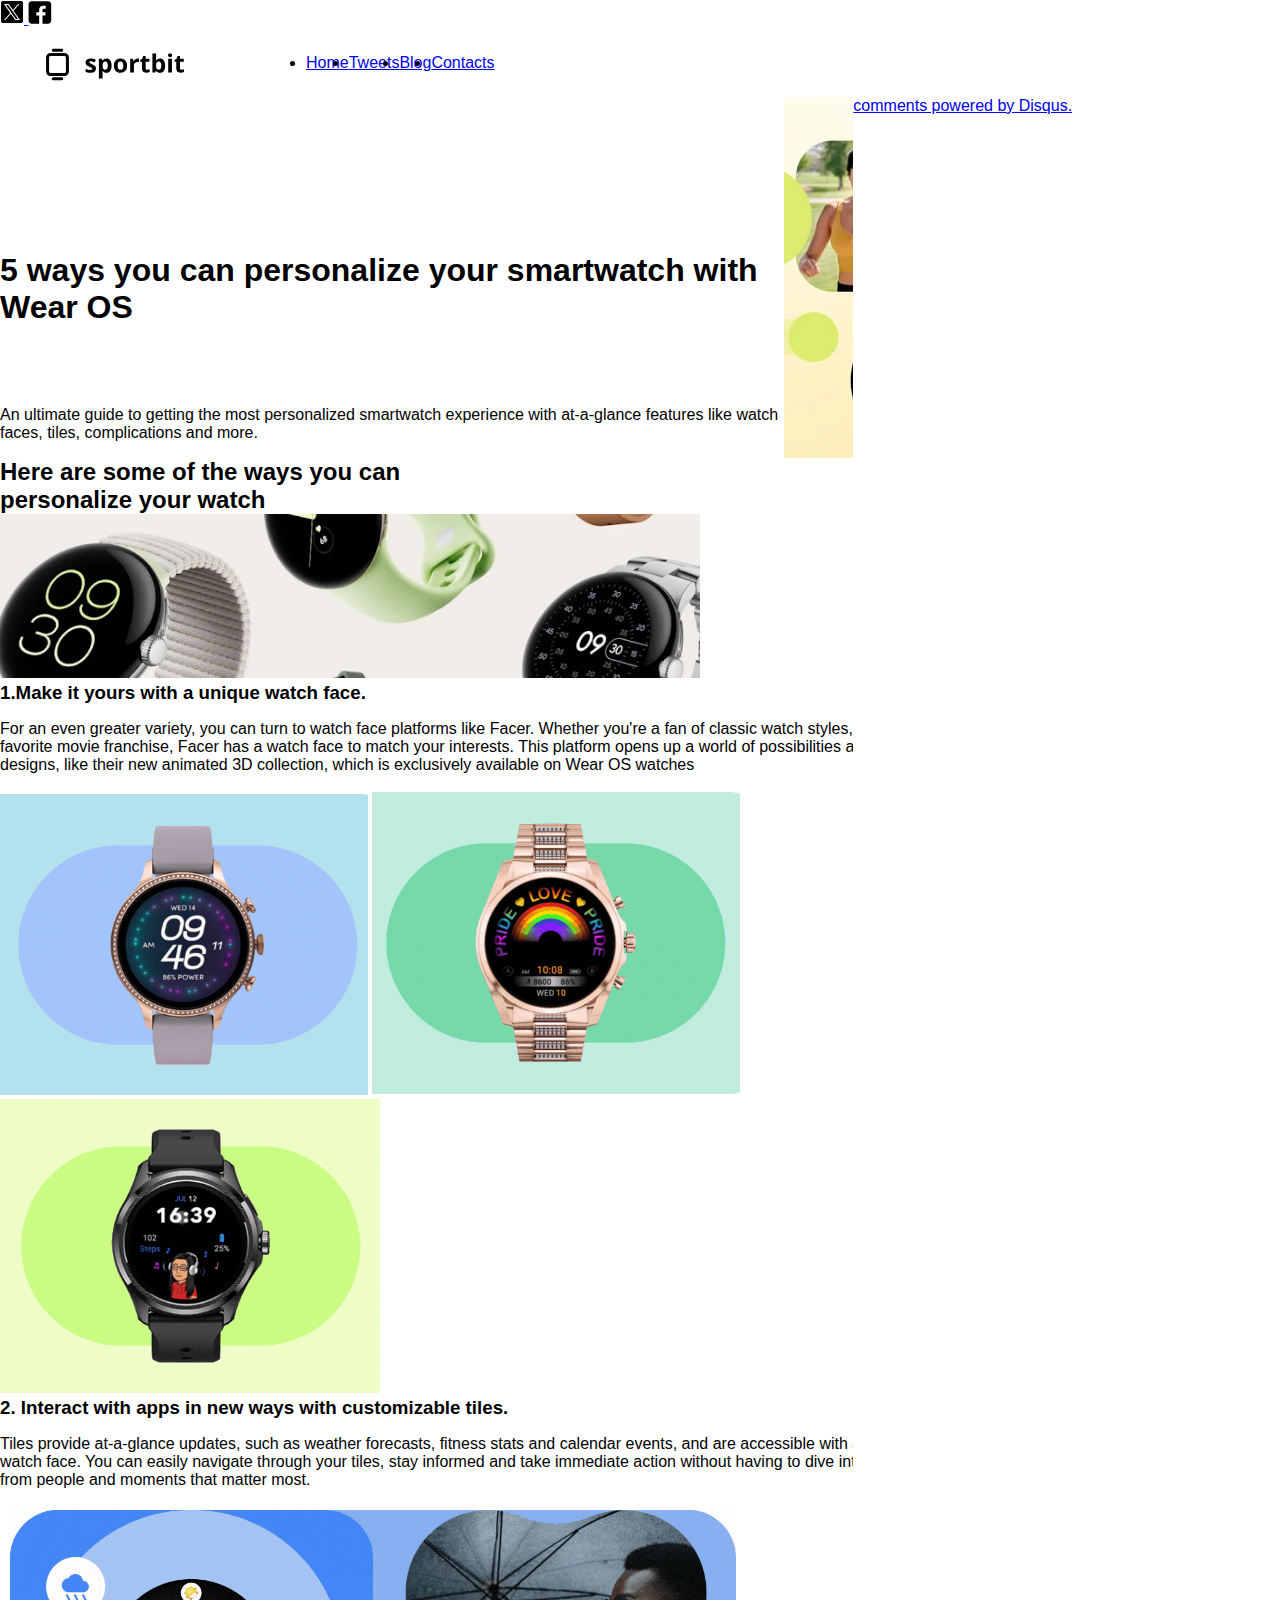
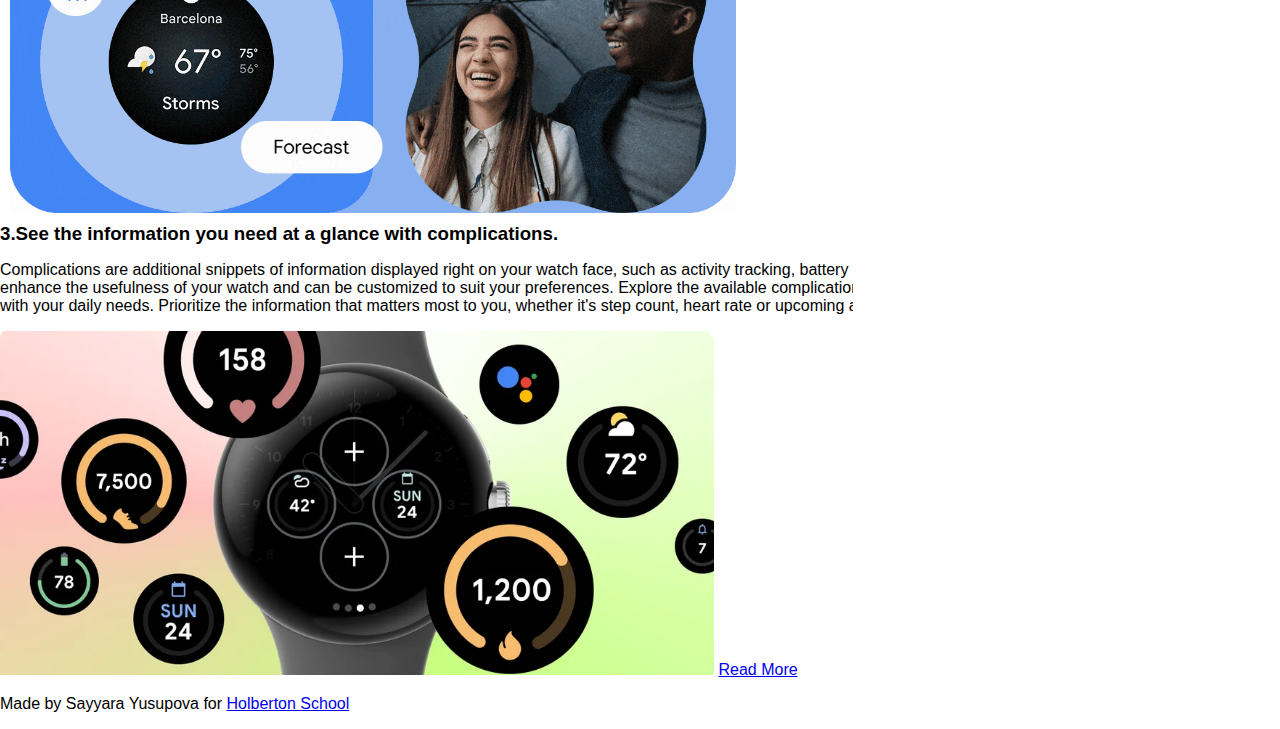
==== blog.html @ 6d66df1d "Add files via upload" ====
<!DOCTYPE html>
<html lang="en">
<head>
    <meta charset="UTF-8">
    <meta http-equiv="X-UA-Compatible" content="IE=edge">
    <meta name="viewport" content="width=device-width, initial-scale=1.0">
    <title>SmartWhatchBlog</title>
    <link rel="icon" type="image/x-icon" href="img/image.png">
    <link rel="stylesheet" type="text/css" href="css/styles.css">
    <script src="behavior.js"></script>

    <link href="https://apply.holbertonschool.com/level2/school.css" rel="stylesheet">
    
</head>
<body class="works_on_smartphone">
    <header>
                    <div class="right">
                            <a href="https://twitter.com/intent/tweet?url=https://https://sayka88.github.io/smartwatch/&text=Titleofyourarticle"target="_blank">
                            <img src="img/x-com.svg" alt="share on twitter" class="social">
                            </a>

                            <a href="https://www.facebook.com/sharer/sharer.php?u=https://https://sayka88.github.io/smartwatch/"target="_blank">
                            <img src="img/fb.svg" class="fb" alt="share on facebook">
                            </a>
                    </div>
                        <ul class="nav">
                            
                            <li class="logo"><img src="img/logo.svg" class="logo" alt="sportbit"></li>
                            <li class="menu"><a href="index.html#disqus_thread">Home</a></li>
                            <li class="menu"><a href="tweets.html#disqus_thread">Tweets</a></li>
                            <li class="menu"><a href="blog.html">Blog</a></li>
                            <li class="menu"><a href="contacts.html">Contacts</a></li>
                        </ul>
    </header>  

    <main>
        <article>
            <div class="container">
                <div class="offer-wrapper">
                    
                        <div class="offer-blog">
                            <h1>5 ways you can personalize your smartwatch with Wear OS</h1>
                            <p class="introtext">An ultimate guide to getting the most personalized smartwatch experience with at-a-glance features like watch faces, tiles, complications and more.</p>
                            
                        </div>
                        <img src="img/blog1.png" class="bloghead" alt="background">
            </div>
                </div>
        
            <div class="container">
                <div class="h2blog">
                    <h2>Here are some of the ways you can<br>personalize your watch</h2>
                    <img src="img/blog3.png">
                </div>
            <div class="blogs">
                <div class="blog-item">
                   
                    <div class="blog-wrap">
                        <h3 class="blog-title">1.Make it yours with a unique watch face.</h3>
                        <p class="blog-text">For an even greater variety, you can turn to watch face platforms like Facer. Whether you're a fan of classic watch styles, futuristic sci-fi themes or your favorite movie franchise, Facer has a watch face to match your interests. This platform opens up a world of possibilities and regularly publishes more designs, like their new animated 3D collection, which is exclusively available on Wear OS watches</p>
                    </div>
                        <div class="gallery">
                            <div class="container">
                              <img src="img/Facer1.png" alt="Facer1" class="small" id="smart_thumbnail_1">
                              <img src="img/Facer2.png" alt="Facer" class="small" id="smart_thumbnail_2">
                              <img src="img/Facer3.png" alt="Facer" class="small" id="smart_thumbnail_3">
                            </div>
            </div>
                </div>
                <div class="blog-item">
                    
                    <div class="blog-wrap">
                        <h3 class="blog-title">2. Interact with apps in new ways with customizable tiles.</h3>
                        <p class="blog-text">Tiles provide at-a-glance updates, such as weather forecasts, fitness stats and calendar events, and are accessible with a simple swipe left or right from your watch face. You can easily navigate through your tiles, stay informed and take immediate action without having to dive into separate apps and take you away from people and moments that matter most.</p>
                        <img src="img/forecast.png">
                    </div>
                </div>
                <div class="blog-item">
                    
                    <div class="blog-wrap">
                        <h3 class="blog-title">3.See the information you need at a glance with complications.</h3>
                        <p class="blog-text">Complications are additional snippets of information displayed right on your watch face, such as activity tracking, battery life, media controls and more. They enhance the usefulness of your watch and can be customized to suit your preferences. Explore the available complications and choose the ones that align with your daily needs. Prioritize the information that matters most to you, whether it's step count, heart rate or upcoming appointments.</p>
                        <img src="img/blog2.png" class="imgh3">
                        <a href="https://blog.google/products/wear-os/5-ways-to-personalize/" target="_blank" class="btn-blog">Read More</a>
                    </div>
                </div>
            
            </div>
            
            </div>
        </article>
        <aside>
            <div id="disqus_thread"></div>
        <script>
            var disqus_config = function () {
            this.page.url = 'https://sayka88.github.io/smartwatch';
            this.page.identifier = 'smart_whatch';
            };
            (function() { // DON'T EDIT BELOW THIS LINE
            var d = document, s = d.createElement('script');
            s.src = 'https://smartwhatch.disqus.com/embed.js';
            s.setAttribute('data-timestamp', +new Date());
            (d.head || d.body).appendChild(s);
            })();
        </script>
        <a href="https://disqus.com/?ref_noscript">comments powered by Disqus.</a>
        </aside>
</main>             
        <footer>
            <p>Made by Sayyara Yusupova for <a href="https://apply.holbertonschool.com" target="_blank">Holberton School</a></p>
        </footer>
<script id="dsq-count-scr" src="//smartwhatch.disqus.com/count.js" async>
</script>
</body>
</html>
---- css/styles.css ----
* {
    box-sizing: border-box;
}

body {
	width: 100%;
	height: 100vh;
	display: flex;
	flex-direction: column;
    margin: 0;
    padding: 0;
    font-family: 'Open Sans', sans-serif;
   
}

h1, h2, h3{
    margin: 0;
}

.container{
    width: 1110px;
    margin: 0px;
}

.header{
    padding-top: 60px;
    background-color: blue; 
}

.nav{
	width: 100%
	height: 80px;
	display: flex;
	align-items: center;
}

.logo{
	margin-right: 60px;
    display: block;
}

.logo li{
	margin-right: 60px;
}

.fb{
	width: 24px;
}

.offer-wrapper{
    display: flex;
    align-items: end;
    margin-top: 0px;
}
.offer{
	width: 312px;
	margin-left: 60px;
}

.btn {
    background: #000000;
    border-radius: 100px;
    color: #FFFFFF;
    padding: 11px 35px;
    text-decoration: none;
    font-size: 18px;
    font-weight: 700;
    display: block;
    width: 144px;
    transition: all 0.5s easy;
}

.btn:hover{
    background: grey;
}

main{
    display: flex;
    flex-direction: row;
    flex: auto; 
}

article {
    flex: 2;
}

aside {
  flex: 1;
}

h1, h1, h3, h4{
	margin: 0px;
}

h1{
    display: flex;
    align-items: center;
    justify-content: center;
    margin-bottom: 80px;
}

.introtext{
	display: flex;
    align-items: center;
    justify-content: center;
}

.watch{
	height: 190px;
}

.digit {
    border: 1px solid #000000;
    border-radius: 10px;
    font-size: 16px;
    font-weight: 700;
    width: 54px;
    height: 47px;
    display: flex;
    justify-content: center;
    align-items: center;
    margin-right: 34px;
    transition: all 0.5s ease;
}

.digit-item:hover .digit {
    background: #000;
    color: #fff
}

.digit-title {
    font-size: 20px;
    margin-bottom: 11px;
}

.digits {
    margin-top: 30px;
    display: flex;
    width: 690px;
}

.gallery {
  	display: flex;
  	flex-wrap: wrap;
}
 
.gallery img {
  cursor: pointer;
}


/* Enable vertical scrolling for <article> and <aside> when content exceeds the container height */
article, aside {
    overflow-y: auto;
}
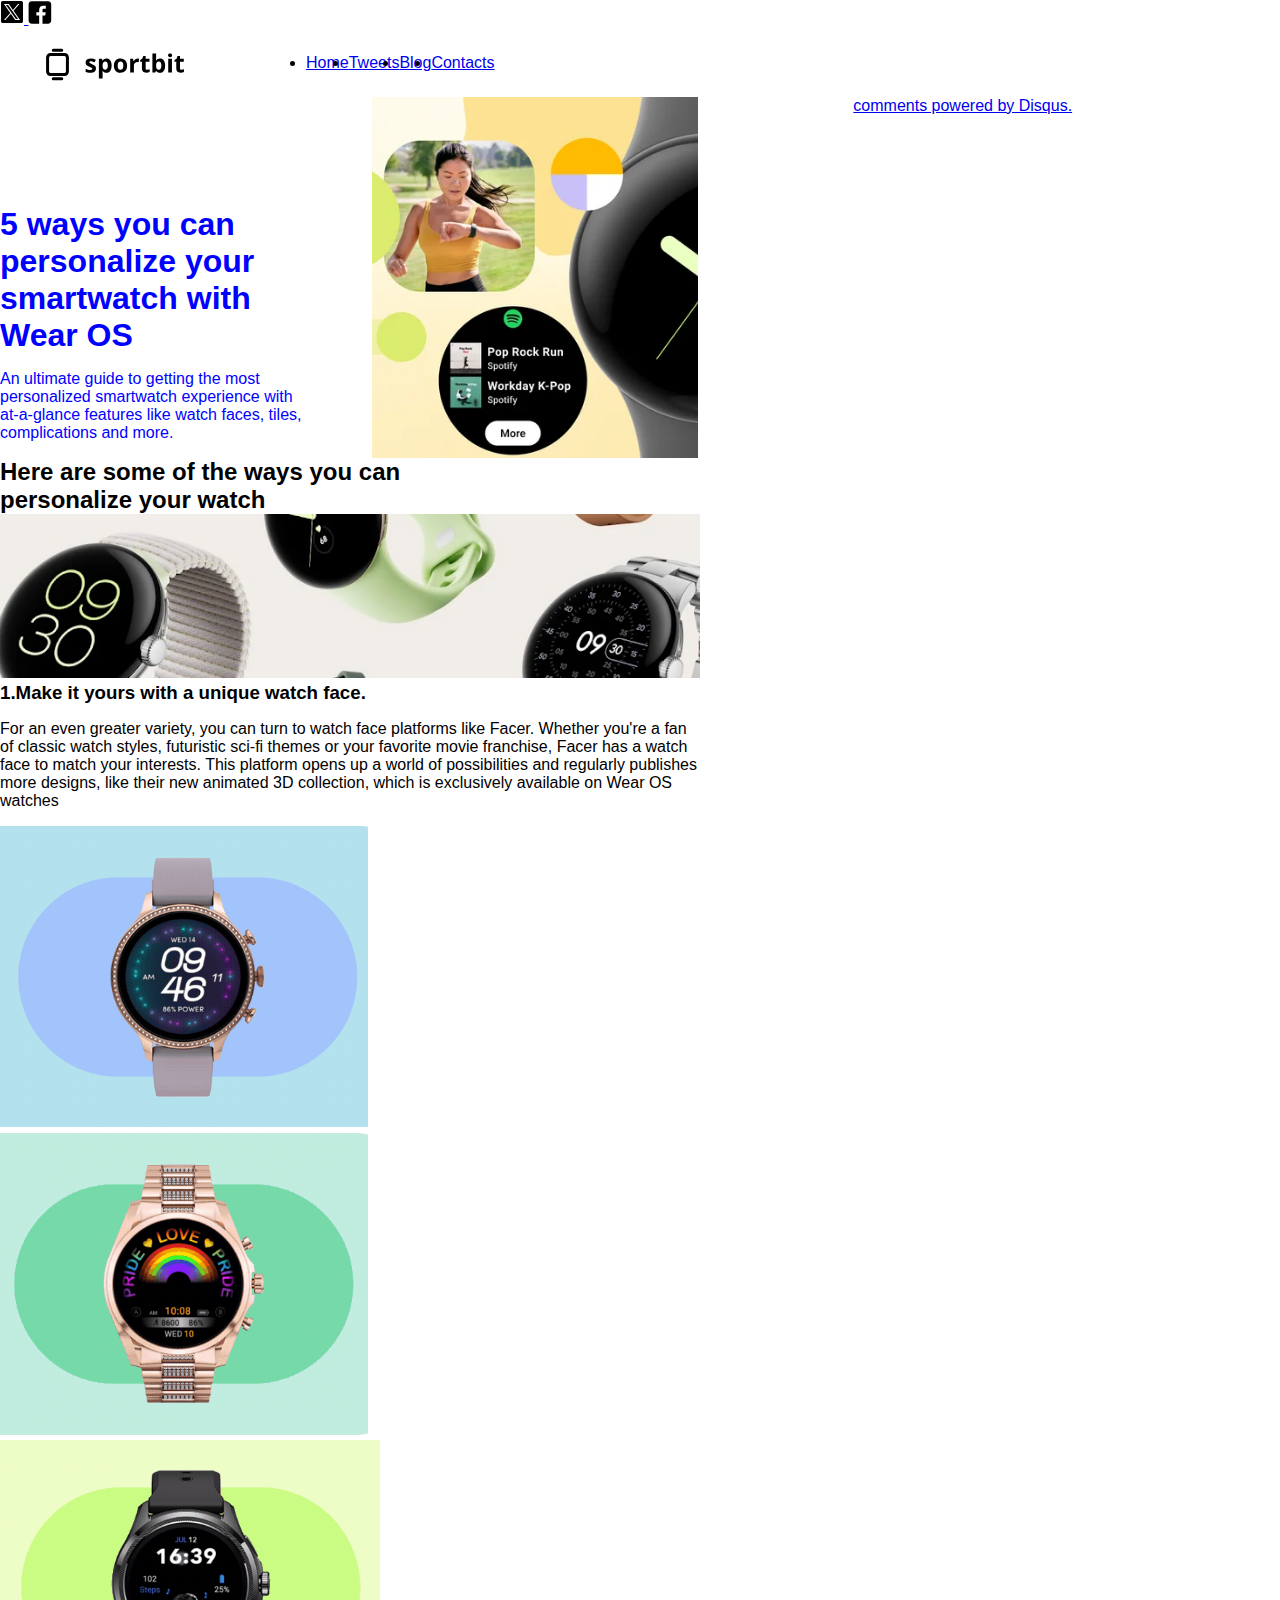
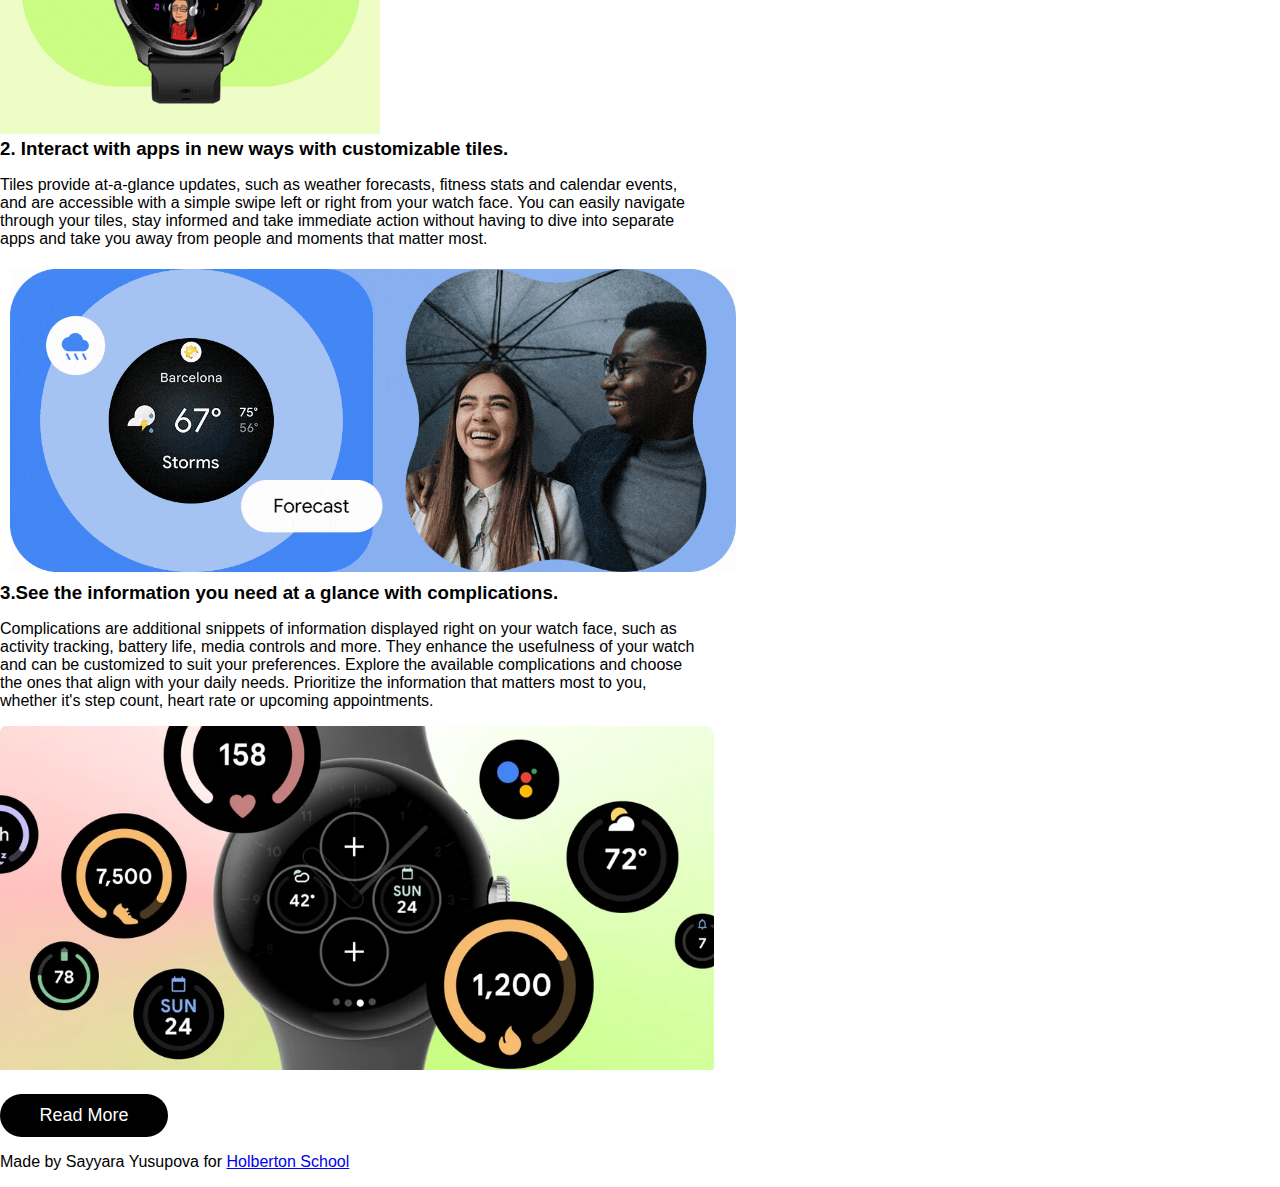
==== commit 020e8c6b: "Add files via upload" ====
--- a/blog.html
+++ b/blog.html
@@ -26,8 +26,8 @@
                         <ul class="nav">
                             
                             <li class="logo"><img src="img/logo.svg" class="logo" alt="sportbit"></li>
-                            <li class="menu"><a href="index.html#disqus_thread">Home</a></li>
-                            <li class="menu"><a href="tweets.html#disqus_thread">Tweets</a></li>
+                            <li class="menu"><a href="index.html">Home</a></li>
+                            <li class="menu"><a href="tweets.html">Tweets</a></li>
                             <li class="menu"><a href="blog.html">Blog</a></li>
                             <li class="menu"><a href="contacts.html">Contacts</a></li>
                         </ul>
--- a/css/styles.css
+++ b/css/styles.css
@@ -54,6 +54,38 @@
 }
 .offer{
 	width: 312px;
+	margin-left: 60px;
+}
+
+.offer-blog{
+	color: blue;
+	width: 312px;
+	margin-left: 0;
+}
+
+.offer-contact{
+    width: 100%;
+}
+
+.blog-introtext{
+	display: flex;
+    width: 585px;
+    justify-content: center;
+}
+
+.imgcontacts{
+	margin-top: 30px;
+    margin-bottom: 30px;
+}
+
+}
+
+.contacts-item{
+	width: 312px;
+	margin-left: 0;
+}
+
+.bloghead{
 	margin-left: 60px;
 }
 
@@ -74,6 +106,47 @@
     background: grey;
 }
 
+.btn-blog {
+    background: #000000;
+    border-radius: 100px;
+    color: #FFFFFF;
+    padding: 11px 35px;
+    text-decoration: none;
+    font-size: 18px;
+    display: block;
+    width: 168px;
+    text-align: center;
+    transition: all 0.5s easy;
+}
+
+.btn-blog:hover{
+    background: grey;
+}
+
+.btn-contacts {
+    background: #000000;
+    border-radius: 100px;
+    color: #FFFFFF;
+    padding: 11px 35px;
+    text-decoration: none;
+    font-size: 18px;
+    display: block;
+    width: 168px;
+    text-align: center;
+    transition: all 0.5s easy;
+}
+
+.btn-contacts:hover{
+    background: grey;
+}
+
+
+
+.imgh3{
+	margin-bottom: 20px;
+}
+
+
 main{
     display: flex;
     flex-direction: row;
@@ -90,13 +163,6 @@
 
 h1, h1, h3, h4{
 	margin: 0px;
-}
-
-h1{
-    display: flex;
-    align-items: center;
-    justify-content: center;
-    margin-bottom: 80px;
 }
 
 .introtext{
@@ -139,6 +205,13 @@
     width: 690px;
 }
 
+.blogs{
+	width: 700px;
+    justify-content: center;
+    align-items: center;
+}
+
+
 .gallery {
   	display: flex;
   	flex-wrap: wrap;
@@ -152,4 +225,4 @@
 /* Enable vertical scrolling for <article> and <aside> when content exceeds the container height */
 article, aside {
     overflow-y: auto;
-}
+}